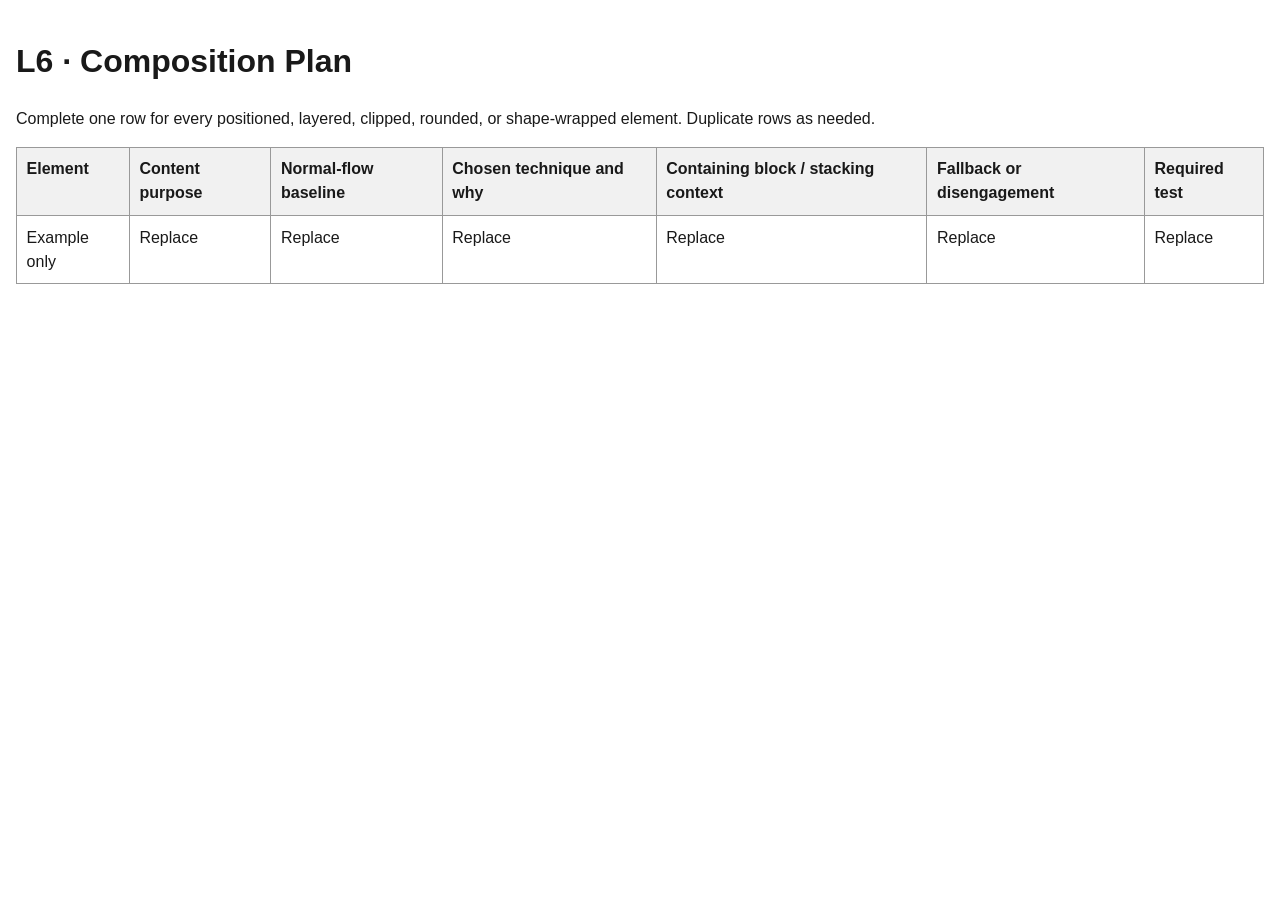
==== composition-plan.html @ b0566284 "Initial Commit Transferred files from the starter to this new repo." ====
<!doctype html>
<html lang="en">
    <head>
        <meta charset="utf-8">
        <meta name="viewport" content="width=device-width,initial-scale=1">
        <title>Composition Plan</title>
        <style>
            body{
                font-family:Arial,sans-serif;
                line-height:1.5;
                max-width:90rem;
                margin:auto;
                padding:1rem;
                color:#191919;
                }
            table{
                width:100%;
                border-collapse:collapse;
                }
            th,td{
                padding:.6rem;
                border:1px solid #999;
                text-align:left;
                vertical-align:top;
                }
            th{
                background:#f1f1f1;
                }
        </style>
        </head>
        <body>
            <h1>L6 · Composition Plan</h1>
            <p>Complete one row for every positioned, layered, clipped, rounded, or shape-wrapped element. Duplicate rows as needed.</p>
            <table>
                <thead>
                    <tr>
                        <th>Element</th>
                        <th>Content purpose</th>
                        <th>Normal-flow baseline</th>
                        <th>Chosen technique and why</th>
                        <th>Containing block / stacking context</th>
                        <th>Fallback or disengagement</th>
                        <th>Required test</th>
                    </tr>
                </thead>
                <tbody>
                    <tr>
                        <td>Example only</td>
                        <td>Replace</td>
                        <td>Replace</td>
                        <td>Replace</td>
                        <td>Replace</td>
                        <td>Replace</td>
                        <td>Replace</td>
                    </tr>
                </tbody>
            </table>
        </body>
        </html>
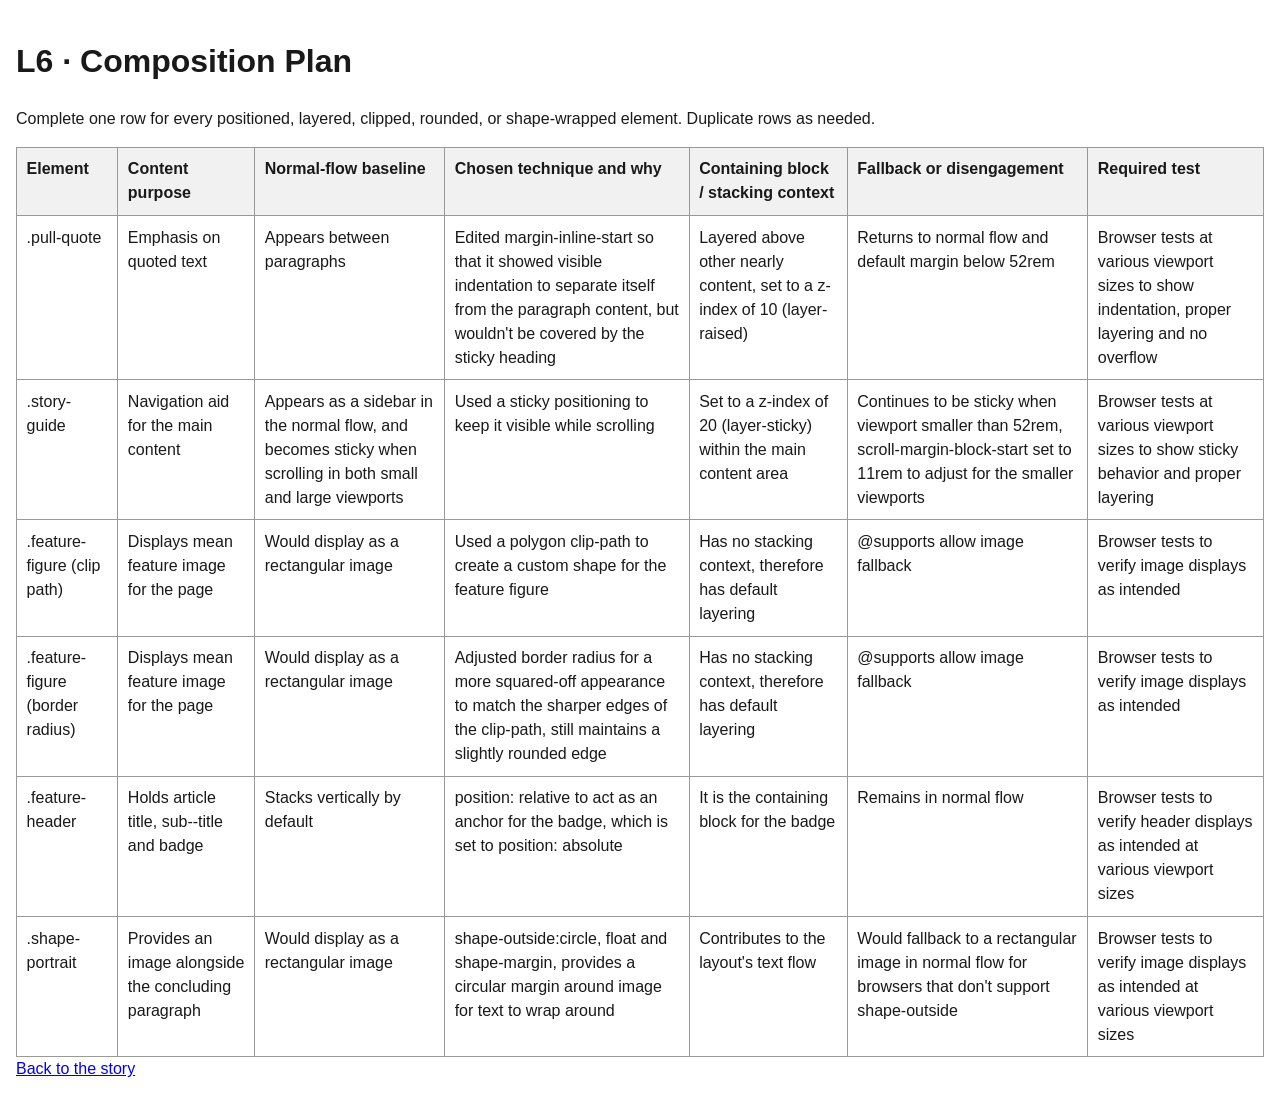
==== commit 52ce1b16: "Edited CSS stylings, added credits page, completed composition plan Edited various CSS stylings by w" ====
--- a/composition-plan.html
+++ b/composition-plan.html
@@ -45,15 +45,61 @@
                 </thead>
                 <tbody>
                     <tr>
-                        <td>Example only</td>
-                        <td>Replace</td>
-                        <td>Replace</td>
-                        <td>Replace</td>
-                        <td>Replace</td>
-                        <td>Replace</td>
-                        <td>Replace</td>
+                        <td>.pull-quote</td>
+                        <td>Emphasis on quoted text</td>
+                        <td>Appears between paragraphs</td>
+                        <td>Edited margin-inline-start so that it showed visible indentation to separate itself from the paragraph content, but wouldn't be covered by the sticky heading</td>
+                        <td>Layered above other nearly content, set to a z-index of 10 (layer-raised)</td>
+                        <td>Returns to normal flow and default margin below 52rem</td>
+                        <td>Browser tests at various viewport sizes to show indentation, proper layering and no overflow</td>
+                    </tr>
+                    <tr>
+                        <td>.story-guide</td>
+                        <td>Navigation aid for the main content</td>
+                        <td>Appears as a sidebar in the normal flow, and becomes sticky when scrolling in both small and large viewports</td>
+                        <td>Used a sticky positioning to keep it visible while scrolling</td>
+                        <td>Set to a z-index of 20 (layer-sticky) within the main content area</td>
+                        <td>Continues to be sticky when viewport smaller than 52rem, scroll-margin-block-start set to 11rem to adjust for the smaller viewports</td>
+                        <td>Browser tests at various viewport sizes to show sticky behavior and proper layering</td>
+                    </tr>
+                    <tr>
+                        <td>.feature-figure (clip path)</td>
+                        <td>Displays mean feature image for the page</td>
+                        <td>Would display as a rectangular image</td>
+                        <td>Used a polygon clip-path to create a custom shape for the feature figure</td>
+                        <td>Has no stacking context, therefore has default layering</td>
+                        <td>@supports allow image fallback</td>
+                        <td>Browser tests to verify image displays as intended</td>
+                    </tr>
+                    <tr>
+                        <td>.feature-figure (border radius)</td>
+                        <td>Displays mean feature image for the page</td>
+                        <td>Would display as a rectangular image</td>
+                        <td>Adjusted border radius for a more squared-off appearance to match the sharper edges of the clip-path, still maintains a slightly rounded edge</td>
+                        <td>Has no stacking context, therefore has default layering</td>
+                        <td>@supports allow image fallback</td>
+                        <td>Browser tests to verify image displays as intended</td>
+                    </tr>
+                    <tr>
+                        <td>.feature-header</td>
+                        <td>Holds article title, sub--title and badge</td>
+                        <td>Stacks vertically by default</td>
+                        <td>position: relative to act as an anchor for the badge, which is set to position: absolute</td>
+                        <td>It is the containing block for the badge</td>
+                        <td>Remains in normal flow</td>
+                        <td>Browser tests to verify header displays as intended at various viewport sizes</td>
+                    </tr>
+                    <tr>
+                        <td>.shape-portrait</td>
+                        <td>Provides an image alongside the concluding paragraph</td>
+                        <td>Would display as a rectangular image</td>
+                        <td>shape-outside:circle, float and shape-margin, provides a circular margin around image for text to wrap around</td>
+                        <td>Contributes to the layout's text flow</td>
+                        <td>Would fallback to a rectangular image in normal flow for browsers that don't support shape-outside</td>
+                        <td>Browser tests to verify image displays as intended at various viewport sizes</td>
                     </tr>
                 </tbody>
             </table>
+            <a href="index.html">Back to the story</a>
         </body>
         </html>
